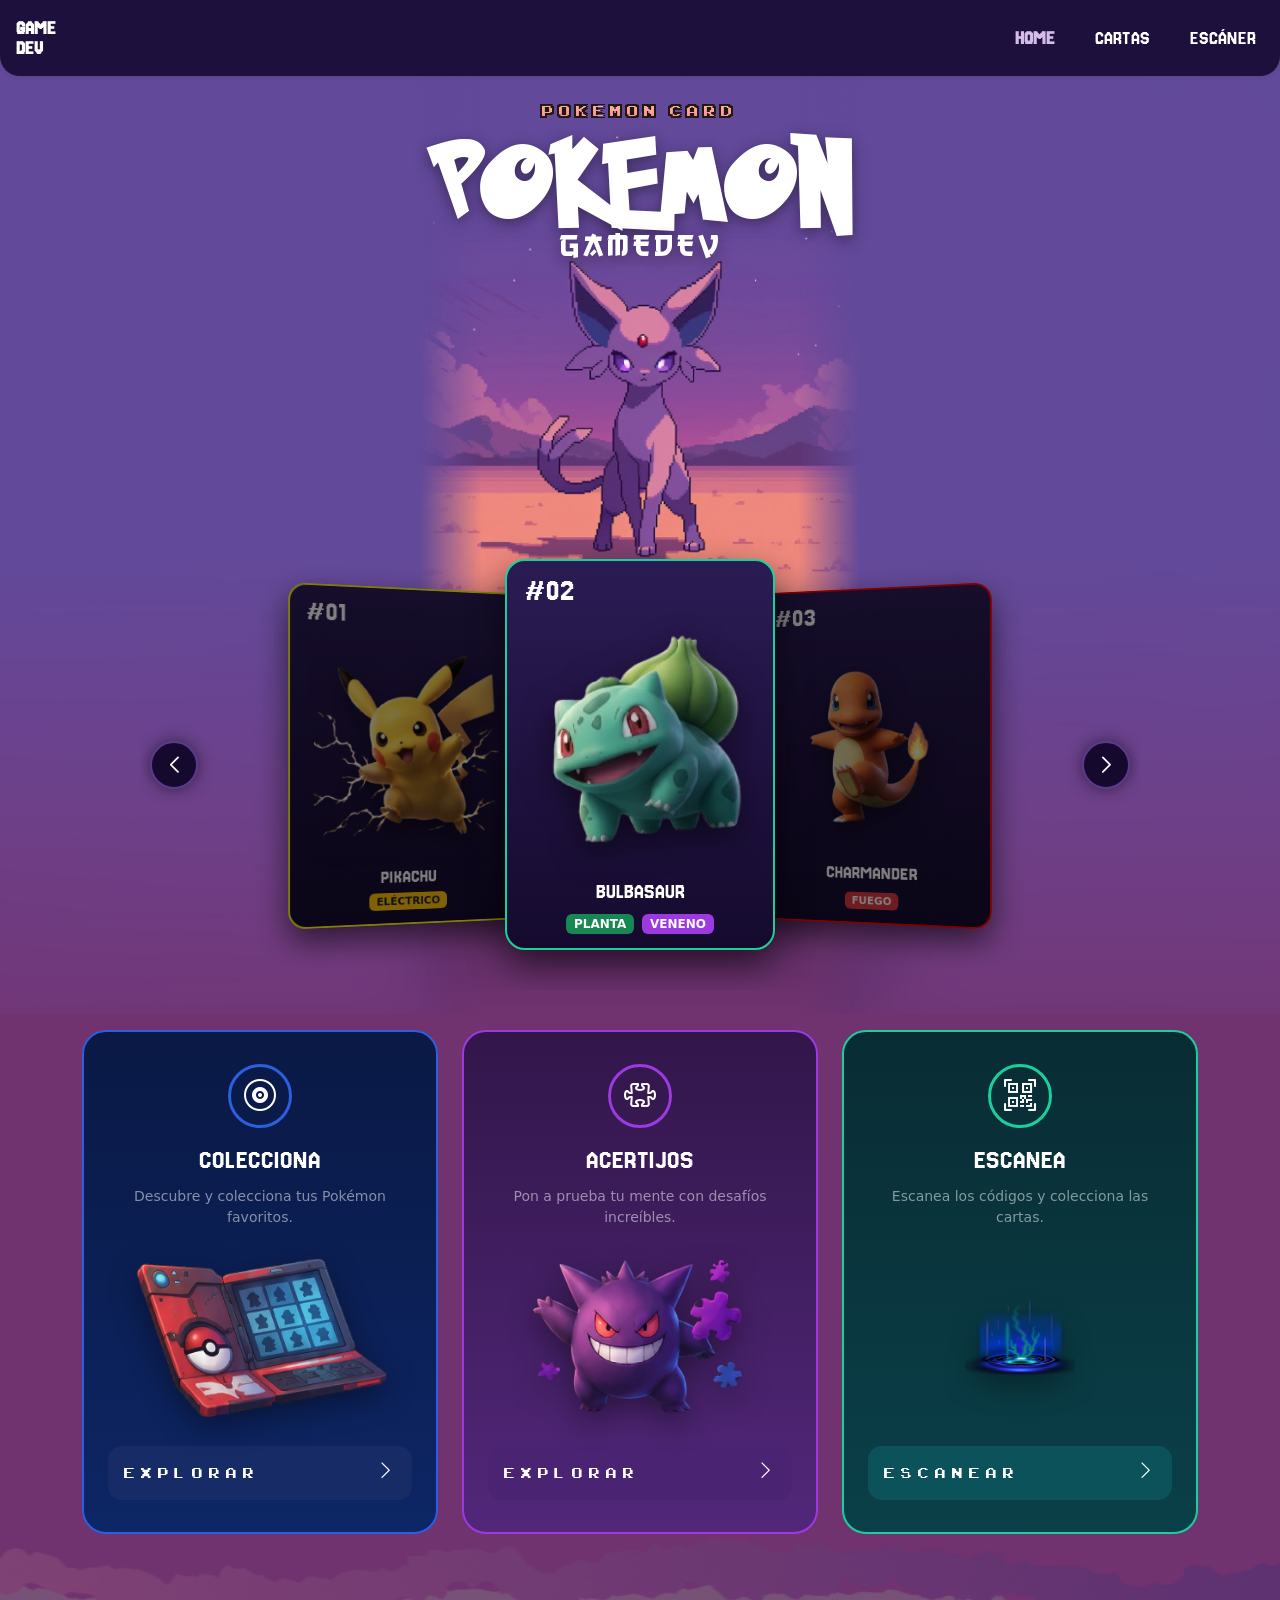
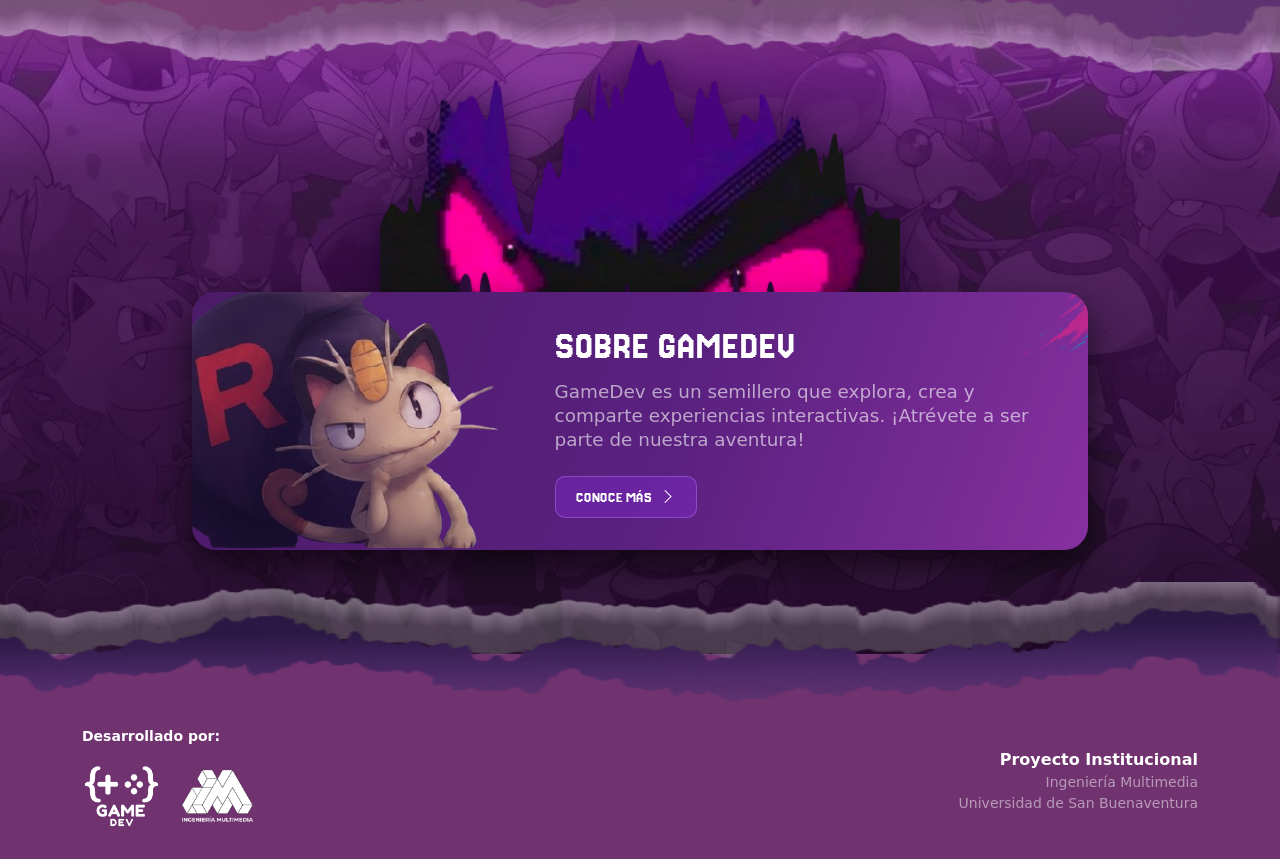
==== index.html @ 82bb2697 "Pokémon GameDev" ====
<!DOCTYPE html>
<html lang="es">

<head>
    <meta charset="UTF-8">
    <meta name="viewport" content="width=device-width, initial-scale=1.0">
    <meta name="description" content="Pokémon GameDev: colecciona cartas, resuelve acertijos y escanea códigos.">
    <title>Pokémon GameDev | Home</title>

    <link href="https://cdn.jsdelivr.net/npm/bootstrap@5.3.3/dist/css/bootstrap.min.css" rel="stylesheet">
    <link rel="stylesheet" href="https://cdn.jsdelivr.net/npm/bootstrap-icons@1.11.3/font/bootstrap-icons.min.css">
    <link rel="stylesheet" href="https://cdn.jsdelivr.net/npm/swiper@11/swiper-bundle.min.css" />
    <link rel="stylesheet" href="css/style.css">
    <link href="https://fonts.googleapis.com/css2?family=Jersey+20&display=swap" rel="stylesheet">
</head>

<body>

    <nav class="navbar navbar-expand-lg navbar-custom fixed-top shadow-sm">
        <div class="container-fluid px-3">
            <a class="navbar-brand navbar-brand-custom font-jersey fw-bold" href="index.html">
                GAME<br>DEV
            </a>

            <button class="navbar-toggler border-0 px-1" type="button" data-bs-toggle="offcanvas"
                data-bs-target="#offcanvasNavbar" aria-controls="offcanvasNavbar" aria-label="Abrir menú">
                <img src="assets/img/master-ball.png" alt="Menú" class="pokeball-icon">
            </button>

            <div class="offcanvas offcanvas-end offcanvas-custom" tabindex="-1" id="offcanvasNavbar"
                aria-labelledby="offcanvasNavbarLabel">
                <div class="offcanvas-header border-bottom border-light border-opacity-25">
                    <h5 class="offcanvas-title font-jersey fs-3" id="offcanvasNavbarLabel">MENÚ</h5>
                    <button type="button" class="btn-close btn-close-white" data-bs-dismiss="offcanvas"
                        aria-label="Cerrar menú"></button>
                </div>
                <div class="offcanvas-body">
                    <ul class="navbar-nav justify-content-end flex-grow-1 pe-3 mt-3 mt-lg-0 pe-lg-0">
                        <li class="nav-item">
                            <a class="nav-link font-jersey active" aria-current="page" href="index.html">Home</a>
                        </li>
                        <li class="nav-item">
                            <a class="nav-link font-jersey" href="cards.html">Cartas</a>
                        </li>
                        <li class="nav-item">
                            <a class="nav-link font-jersey" href="scanner.html">Escáner</a>
                        </li>
                    </ul>
                </div>
            </div>
        </div>
    </nav>

    <main>
        <section class="landing-hero">
            <div class="title-wrapper text-center">
                <p class="font-arcade hero-eyebrow fs-5 mb-0">POKEMON CARD</p>
                <h1 class="font-pokemon text-white display-1 mb-0">POKEMON</h1>
                <h2 class="font-gang text-white fs-2">GAMEDEV</h2>
            </div>

            <div class="hero-carousel">
                <div class="swiper pokemonSwiper">
                    <div class="swiper-wrapper">

                        <div class="swiper-slide card-pikachu">
                            <div class="card-number font-jersey text-white fs-2 lh-1">#01</div>

                            <img src="assets/img/pikachu-carta.png" alt="Pikachu" class="img-fluid pokemon-img">

                            <div class="card-info text-center mt-2">
                                <h3 class="font-jersey text-white text-uppercase mb-1">Pikachu</h3>
                                <div class="d-flex justify-content-center gap-2">
                                    <span class="badge bg-warning text-dark">ELÉCTRICO</span>
                                </div>
                            </div>
                        </div>

                        <div class="swiper-slide card-bulbasaur">
                            <div class="card-number font-jersey text-white fs-2 lh-1">#02</div>

                            <img src="assets/img/bulbasaur.png" alt="Bulbasaur" class="img-fluid pokemon-img">

                            <div class="card-info text-center mt-2">
                                <h3 class="font-jersey text-white text-uppercase">Bulbasaur</h3>
                                <div class="d-flex justify-content-center gap-2">
                                    <span class="badge bg-success">PLANTA</span>
                                    <span class="badge bg-purple">VENENO</span>
                                </div>
                            </div>
                        </div>

                        <div class="swiper-slide card-charmander">
                            <div class="card-number font-jersey text-white fs-2 lh-1">#03</div>

                            <img src="assets/img/charmander.png" alt="Charmander" class="img-fluid pokemon-img">

                            <div class="card-info text-center mt-2">
                                <h3 class="font-jersey text-white text-uppercase">Charmander</h3>
                                <div class="d-flex justify-content-center gap-2">
                                    <span class="badge bg-danger">FUEGO</span>
                                </div>
                            </div>
                        </div>
                    </div>

                    <div class="swiper-button-next custom-nav-btn"></div>
                    <div class="swiper-button-prev custom-nav-btn"></div>
                </div>
            </div>
        </section>

        <section class="features-section">
            <div class="container">
                <div class="row g-3 g-lg-4 justify-content-center">
                    <div class="col-12 col-sm-10 col-md-4">
                        <div class="feature-card card-blue h-100">
                            <div class="icon-ring">
                                <i class="bi bi-vinyl text-white fs-2"></i>
                            </div>
                            <h3 class="font-jersey text-white mt-3 mb-2">COLECCIONA</h3>
                            <p class="text-white-50 small mb-4 px-2">Descubre y colecciona tus Pokémon favoritos.</p>
                            <div class="img-container flex-grow-1 d-flex align-items-center justify-content-center mb-4">
                                <img src="assets/img/pokedex.png" loading="lazy" class="img-fluid" alt="Pokedex">
                            </div>
                            <a href="cards.html" class="btn btn-card font-jersey d-flex justify-content-between align-items-center px-4">
                                <span class="font-arcade">EXPLORAR</span>
                                <i class="bi bi-chevron-right"></i>
                            </a>
                        </div>
                    </div>

                    <div class="col-12 col-sm-10 col-md-4">
                        <div class="feature-card card-purple h-100">
                            <div class="icon-ring">
                                <i class="bi bi-puzzle text-white fs-2"></i>
                            </div>
                            <h3 class="font-jersey text-white mt-3 mb-2">ACERTIJOS</h3>
                            <p class="text-white-50 small mb-4 px-2">Pon a prueba tu mente con desafíos increíbles.</p>
                            <div class="img-container flex-grow-1 d-flex align-items-center justify-content-center mb-4">
                                <img src="assets/img/gengar-puzzles.png" loading="lazy" class="img-fluid" alt="Gengar">
                            </div>
                            <a href="#" class="btn btn-card font-jersey d-flex justify-content-between align-items-center px-4">
                                <span class="font-arcade">EXPLORAR</span>
                                <i class="bi bi-chevron-right"></i>
                            </a>
                        </div>
                    </div>

                    <div class="col-12 col-sm-10 col-md-4">
                        <div class="feature-card card-teal h-100">
                            <div class="icon-ring">
                                <i class="bi bi-qr-code-scan text-white fs-2"></i>
                            </div>
                            <h3 class="font-jersey text-white mt-3 mb-2">ESCANEA</h3>
                            <p class="text-white-50 small mb-4 px-2">Escanea los códigos y colecciona las cartas.</p>
                            <div class="img-container flex-grow-1 d-flex align-items-center justify-content-center mb-4">
                                <img src="assets/img/portal.png" loading="lazy" class="img-fluid" alt="Portal de energía">
                            </div>
                            <a href="scanner.html" class="btn btn-card font-jersey d-flex justify-content-between align-items-center px-4">
                                <span class="font-arcade">ESCANEAR</span>
                                <i class="bi bi-chevron-right"></i>
                            </a>
                        </div>
                    </div>
                </div>
            </div>
        </section>
    </main>

    <div class="content-wrapper">
        <img src="assets/img/ojos-rasgados.png" alt="" class="gengar-eyes-img" aria-hidden="true">

        <section class="container about-container about-gamedev">
            <div class="about-card row g-0">
                <div class="about-media">
                    <img src="assets/img/meowth-rocket.png" loading="lazy" alt="Meowth Equipo Rocket" class="img-fluid about-img">
                </div>
                <div class="about-body text-white">
                    <h2 class="about-title font-jersey">SOBRE GAMEDEV</h2>
                    <p class="about-text text-white-60">
                        GameDev es un semillero que explora, crea y comparte experiencias interactivas. ¡Atrévete a ser
                        parte de nuestra aventura!
                    </p>
                    <a href="#" class="btn btn-purple-outline font-jersey d-inline-flex align-items-center">
                        CONOCE MÁS <i class="bi bi-chevron-right ms-2"></i>
                    </a>
                </div>
            </div>
        </section>
    </div>

    <footer class="game-footer game-footer-tear text-white py-4 mt-auto">
        <div class="container">
            <div class="row align-items-center">
                <div class="col-12 col-md-6 text-center text-md-start mb-3 mb-md-0">
                    <p class="fw-bold mb-2 small">Desarrollado por:</p>
                    <div class="d-flex justify-content-center justify-content-md-start align-items-center gap-3">
                        <img src="assets/img/logo-gamedev.png" loading="lazy" alt="Logo GameDev" class="footer-logo">
                        <img src="assets/img/logo-multimedia.png" loading="lazy" alt="Logo Ingeniería Multimedia" class="footer-logo">
                    </div>
                </div>
                <div class="col-12 col-md-6 text-center text-md-end">
                    <p class="mb-0 fw-bold">Proyecto Institucional</p>
                    <p class="mb-0 small text-white-50">Ingeniería Multimedia<br>Universidad de San Buenaventura</p>
                </div>
            </div>
        </div>
    </footer>

    <script src="https://cdn.jsdelivr.net/npm/swiper@11/swiper-bundle.min.js"></script>
    <script src="https://cdn.jsdelivr.net/npm/bootstrap@5.3.3/dist/js/bootstrap.bundle.min.js"></script>
    <script src="js/main.js"></script>
</body>

</html>
---- css/style.css ----
/* --- Fuentes --- */
@font-face {
  font-family: 'Pokemon Solid';
  src: url('../assets/fonts/pokemon-solid.ttf') format('truetype');
  font-weight: normal;
  font-style: normal;
  font-display: swap;
}

@font-face {
  font-family: 'Gang of Three';
  src: url('../assets/fonts/gang-of-three.ttf') format('truetype');
  font-weight: normal;
  font-style: normal;
  font-display: swap;
}

/* Sin tildes ni signos de apertura: usar solo en textos simples */
@font-face {
  font-family: 'Arcade Classic';
  src: url('../assets/fonts/arcade-classic.ttf') format('truetype');
  font-weight: normal;
  font-style: normal;
  font-display: swap;
}

/* --- Variables --- */
:root {
  --bg-dark: #1E103C;
  --bg-main: #5A3A8A;
  --bg-body: #381f4f;
  --accent-lilac: #D4BBE8;
  --text-white: #ffffff;
  --holo-gradient: linear-gradient(135deg, #00FFB2, #E3FF00, #FF007A, #8F00FF, #00C2FF);

  --swiper-bg-top: #2b1b54;
  --swiper-bg-bottom: #150a2e;
  --type-poison-bg: #9d39e0;
  --border-bulbasaur: #1bcf9c;
  --border-pikachu: #fbff08;
  --border-charmander: #ff0000;

  --card-blue-top: #0a1945;
  --card-blue-bottom: #0d2665;
  --card-blue-border: #2b5fe0;
  --card-blue-btn: #172c67;

  --card-purple-top: #32164a;
  --card-purple-bottom: #52277a;
  --card-purple-border: #9d39e0;
  --card-purple-btn: #4b2373;

  --card-teal-top: #092c34;
  --card-teal-bottom: #0a4049;
  --card-teal-border: #1bcf9c;
  --card-teal-btn: #0c525a;

  --about-bg-start: #4b1b68;
  --about-bg-mid: #5b2180;
  --about-bg-end: #86309f;
  --about-spark: #ff4fa3;
  --about-btn-bg: rgba(138, 43, 226, 0.35);
  --about-btn-border: rgba(190, 130, 255, 0.4);

  --footer-bg: #703370;

  --tear-top: clamp(4.5rem, 24vw, 8.5rem);
  --tear-bottom: clamp(4rem, 20vw, 7.5rem);
  --cave-fade: 80px;
  --footer-border: rgba(255, 255, 255, 0.1);
}

/* --- Tipografía --- */
.font-pokemon {
  font-family: 'Pokemon Solid', sans-serif;
  color: #ffcb05;
  letter-spacing: 5px;
}

.font-gang {
  font-family: 'Gang of Three', sans-serif;
  letter-spacing: 4px;
  margin-top: 10px;
}

.font-arcade {
  font-family: 'Arcade Classic', sans-serif;
  letter-spacing: 6px;
}

.font-jersey {
  font-family: 'Jersey 20', sans-serif;
}

/* --- Base --- */
html {
  scroll-behavior: smooth;
}

body {
  background-color: var(--bg-body);
  margin: 0;
  padding: 0;
  min-height: 100vh;
  min-height: 100svh;
  display: flex;
  flex-direction: column;
  overflow-x: hidden;
}

main {
  flex: 1 0 auto;
}

img {
  max-width: 100%;
}

:root {
  --nav-h: 4.5rem;
}

.text-white-60 {
  color: rgba(255, 255, 255, 0.6);
}

/* --- Fondo con video (página de Cartas) --- */
.page-bg {
  position: fixed;
  inset: 0;
  z-index: -1;
  overflow: hidden;
  background: var(--bg-body) url('../assets/img/loop-mewtwo-poster.jpg') center / cover no-repeat;
}

.page-bg-video {
  width: 100%;
  height: 100%;
  object-fit: cover;
  object-position: center;
}

.page-bg::after {
  content: "";
  position: absolute;
  inset: 0;
  background: linear-gradient(to bottom, rgba(56, 31, 79, 0.5), rgba(56, 31, 79, 0.72));
}

@media (prefers-reduced-motion: reduce) {
  .page-bg-video {
    display: none;
  }
}

/* --- Decoración de la página de Cartas --- */
.cards-section {
  position: relative;
}

.cards-section::before,
.cards-section::after {
  content: "";
  position: absolute;
  z-index: 0;
  background-repeat: no-repeat;
  background-size: 100% 100%;
  pointer-events: none;
}

.cards-section::before {
  top: 1rem;
  left: 0;
  width: clamp(4.5rem, 26vw, 8rem);
  aspect-ratio: 119 / 225;
  background-image: url('../assets/img/cartas-garra-superior.png');
}

.cards-section::after {
  bottom: 1rem;
  left: 0;
  width: clamp(4rem, 24vw, 7rem);
  aspect-ratio: 92 / 172;
  background-image: url('../assets/img/cartas-garra-inferior.png');
}

.cards-section>* {
  position: relative;
  z-index: 1;
}

.about-cards {
  margin-bottom: calc(var(--tear-bottom) + 1rem);
}

/* --- Navbar --- */
.navbar-custom {
  background-color: var(--bg-dark);
  border-bottom-left-radius: 20px;
  border-bottom-right-radius: 20px;
  padding-top: 0.8rem;
  padding-bottom: 0.8rem;
}

.navbar-brand-custom {
  line-height: 1;
  font-size: 1.1rem;
  color: var(--text-white) !important;
  text-decoration: none;
}

.pokeball-icon {
  height: 3rem;
  width: auto;
}

.offcanvas-custom {
  background-color: var(--bg-main) !important;
  color: var(--text-white) !important;
}

.offcanvas-custom .offcanvas-title,
.offcanvas-custom .nav-link {
  color: var(--text-white) !important;
}

.offcanvas-custom .nav-link {
  font-size: 1.5rem;
  text-transform: uppercase;
  margin-bottom: 0.5rem;
  transition: color 0.2s ease;
}

.offcanvas-custom .nav-link:hover,
.offcanvas-custom .nav-link.active {
  color: var(--accent-lilac) !important;
  font-weight: bold;
}

@media (min-width: 992px) {
  .navbar-custom .container-fluid {
    max-width: 1320px;
  }

  .offcanvas-custom .nav-link {
    font-size: 1.25rem;
    margin: 0 0 0 1.5rem;
    padding: 0.25rem 0;
  }

  .navbar-brand-custom {
    font-size: 1.25rem;
  }
}

/* --- Hero y fondos --- */
.landing-hero {
  --hero-img: url('../assets/img/fondo-hero.jpg');
  --hero-fade: linear-gradient(to bottom,
      rgba(112, 51, 112, 0) 0%,
      rgba(112, 51, 112, 0) 55%,
      rgba(112, 51, 112, 0.6) 85%,
      #703370 100%);
  --card-w: clamp(190px, 56vw, 230px);
  --card-h: calc(var(--card-w) * 1.45);
  --hero-feet: calc(min(115vw, 440px) * 1.27);
  position: relative;
  isolation: isolate;
  overflow: hidden;
  min-height: 100vh;
  min-height: max(100svh, calc(var(--hero-feet) + var(--card-h) + 4rem));
  width: 100%;
  padding-top: calc(var(--nav-h) + 1.5rem);
  display: flex;
  flex-direction: column;
  align-items: center;
  background-color: #703370;
}

.landing-hero::before,
.landing-hero::after {
  content: "";
  position: absolute;
  inset: 0;
  z-index: -1;
  background-image: var(--hero-fade), var(--hero-img);
  background-size: cover;
  background-position: center top;
  background-repeat: no-repeat;
}

.landing-hero::before {
  display: none;
  filter: blur(30px);
  transform: scale(1.15);
}

.landing-hero::after {
  width: min(100%, 440px);
  margin-inline: auto;
}

@media (min-width: 441px) {
  .landing-hero::before {
    display: block;
  }

  .landing-hero::after {
    -webkit-mask-image: linear-gradient(to right, transparent 0, #000 14%, #000 86%, transparent 100%);
    mask-image: linear-gradient(to right, transparent 0, #000 14%, #000 86%, transparent 100%);
  }
}

.title-wrapper {
  text-shadow: 0 4px 15px rgba(0, 0, 0, 0.4);
  z-index: 2;
  padding: 0 1rem;
}

.hero-eyebrow {
  background: linear-gradient(to bottom, #feca8c 0%, #fea39b 50%, #ff70b0 100%);
  -webkit-background-clip: text;
  background-clip: text;
  color: transparent;
  text-shadow: none;
  filter: drop-shadow(2px 0 0 #1f1911) drop-shadow(-2px 0 0 #1f1911) drop-shadow(0 2px 0 #1f1911) drop-shadow(0 -2px 0 #1f1911);
}

.title-wrapper h1 {
  font-size: clamp(3rem, 15vw, 5.5rem);
  margin-top: -1rem;
}

.title-wrapper h2 {
  font-size: clamp(1.4rem, 6vw, 2.4rem);
}

.hero-carousel {
  width: 100%;
  max-width: 1000px;
  margin-top: auto;
  padding-bottom: 1.5rem;
  z-index: 2;
}

.features-section {
  position: relative;
  z-index: 2;
  background-color: #703370;
  padding: 1rem 0 4rem;
}

.features-section::after {
  content: "";
  position: absolute;
  left: 0;
  right: 0;
  top: calc(100% - var(--tear-top) * 0.45);
  height: var(--tear-top);
  background: url('../assets/img/borde-roto-cueva.png') center top / 100% 100% no-repeat;
  pointer-events: none;
}

.content-wrapper {
  position: relative;
  overflow: hidden;
  margin-top: -2px;
  display: flex;
  flex-direction: column;
  align-items: center;
  padding: 3rem 0 calc(var(--tear-bottom) + 2rem);
  background-image:
    linear-gradient(to bottom, #703370 0, rgba(41, 3, 41, 0) var(--cave-fade)),
    linear-gradient(to bottom,
      rgba(0, 0, 0, 0.0) 0%,
      rgba(0, 0, 0, 0.5) 25%,
      rgba(0, 0, 0, 0.7) 85%,
      rgba(0, 0, 0, 0.8) 100%),
    url('../assets/img/fondo-patron.png');
  background-position: center;
  background-size: cover;
  background-repeat: repeat-y;
}

.gengar-eyes-img {
  position: relative;
  z-index: 1;
  width: min(100%, 520px);
  height: auto;
  margin-bottom: calc(min(92%, 520px) * -0.62);
  filter: brightness(2.2) saturate(1.5) drop-shadow(0 0 16px rgba(18, 0, 37, 0.521));
  pointer-events: none;
}

/* --- Carrusel --- */
.pokemonSwiper {
  width: 100%;
  padding: 1.5rem 0 2.5rem;
}

.swiper-slide {
  width: var(--card-w);
  height: var(--card-h);
  background: linear-gradient(180deg, var(--swiper-bg-top) 0%, var(--swiper-bg-bottom) 100%);
  border-radius: 20px;
  display: flex;
  flex-direction: column;
  justify-content: space-between;
  padding: 0.9rem 1.1rem;
  transition: filter 0.4s ease;
  box-shadow: 0 15px 35px rgba(0, 0, 0, 0.6);
}

.swiper-slide:not(.swiper-slide-active) {
  filter: brightness(0.5);
}

.card-bulbasaur {
  border: 2px solid var(--border-bulbasaur);
}

.card-pikachu {
  border: 2px solid var(--border-pikachu);
}

.card-charmander {
  border: 2px solid var(--border-charmander);
}

.pokemon-img {
  flex: 1 1 0;
  min-height: 0;
  width: 100%;
  height: auto;
  object-fit: contain;
  margin: 0.4rem auto;
  filter: drop-shadow(0 10px 15px rgba(0, 0, 0, 0.5));
}

.card-info h3 {
  font-size: 1.4rem;
}

.bg-purple {
  background-color: var(--type-poison-bg) !important;
}

.custom-nav-btn {
  color: var(--text-white) !important;
  background: var(--swiper-bg-bottom);
  width: 40px !important;
  height: 40px !important;
  border-radius: 50%;
  border: 2px solid var(--bg-main);
  box-shadow: 0 0 15px rgba(0, 0, 0, 0.5);
}

.custom-nav-btn::after {
  font-size: 1rem !important;
  font-weight: bold;
}

@media (min-width: 768px) {
  .landing-hero {
    --card-w: 250px;
  }

  .custom-nav-btn {
    width: 48px !important;
    height: 48px !important;
  }
}

@media (min-width: 1200px) {
  .landing-hero {
    --card-w: 270px;
  }
}

/* --- Tarjetas de funciones --- */
.feature-card {
  border-radius: 24px;
  padding: 1.75rem 1.25rem;
  display: flex;
  flex-direction: column;
  align-items: center;
  text-align: center;
  border: 2px solid transparent;
  transition: transform 0.3s ease, box-shadow 0.3s ease;
}

.feature-card:hover {
  transform: translateY(-8px);
  box-shadow: 0 10px 25px rgba(0, 0, 0, 0.3);
}

.icon-ring {
  width: 64px;
  height: 64px;
  border-radius: 50%;
  display: flex;
  align-items: center;
  justify-content: center;
  border: 3px solid;
}

.btn-card {
  width: 100%;
  border-radius: 14px;
  color: var(--text-white) !important;
  border: none;
  padding-top: 0.8rem;
  padding-bottom: 0.8rem;
  font-size: 1.2rem;
  letter-spacing: 1px;
  align-items: center;
  justify-content: center;
}

.card-blue {
  background: linear-gradient(180deg, var(--card-blue-top) 0%, var(--card-blue-bottom) 100%);
  border-color: var(--card-blue-border);
}

.card-blue .icon-ring {
  border-color: var(--card-blue-border);
}

.card-blue .btn-card {
  background-color: var(--card-blue-btn);
}

.card-blue .btn-card:hover {
  background-color: var(--card-blue-border);
}

.card-purple {
  background: linear-gradient(180deg, var(--card-purple-top) 0%, var(--card-purple-bottom) 100%);
  border-color: var(--card-purple-border);
}

.card-purple .icon-ring {
  border-color: var(--card-purple-border);
}

.card-purple .btn-card {
  background-color: var(--card-purple-btn);
}

.card-purple .btn-card:hover {
  background-color: var(--card-purple-border);
}

.card-teal {
  background: linear-gradient(180deg, var(--card-teal-top) 0%, var(--card-teal-bottom) 100%);
  border-color: var(--card-teal-border);
}

.card-teal .icon-ring {
  border-color: var(--card-teal-border);
}

.card-teal .btn-card {
  background-color: var(--card-teal-btn);
}

.card-teal .btn-card:hover {
  background-color: var(--card-teal-border);
}

.img-container img {
  width: auto;
  max-height: clamp(120px, 38vw, 170px);
  object-fit: contain;
  filter: drop-shadow(0 10px 15px rgba(0, 0, 0, 0.4));
}

@media (min-width: 768px) {
  .feature-card {
    padding: 1.5rem 1rem;
  }

  .btn-card {
    font-size: 1rem;
    padding-left: 1rem !important;
    padding-right: 1rem !important;
  }
}

@media (min-width: 992px) {
  .feature-card {
    padding: 2rem 1.5rem;
  }

  .btn-card {
    font-size: 1.2rem;
  }
}

/* --- Tarjeta "Sobre GameDev" --- */
.about-container {
  position: relative;
  z-index: 3;
  max-width: 920px;
}

.about-card {
  position: relative;
  min-height: 7.5rem;
  background: linear-gradient(110deg, var(--about-bg-start) 0%, var(--about-bg-mid) 55%, var(--about-bg-end) 100%);
  border-radius: 24px;
  overflow: hidden;
  box-shadow: 0 15px 35px rgba(0, 0, 0, 0.6);
}

.about-card::after {
  content: "";
  position: absolute;
  top: 0;
  right: 0;
  width: clamp(2.75rem, 12vw, 4rem);
  aspect-ratio: 1;
  background: url('../assets/img/tarjeta-destello-esquina.png') top right / 100% 100% no-repeat;
  pointer-events: none;
}

.about-media {
  position: relative;
  flex: 0 0 46%;
  max-width: 46%;
  padding: 0;
}

.about-media::before {
  content: "";
  display: block;
  padding-top: 74%;
}

.about-img {
  position: absolute;
  inset: 0;
  width: 100%;
  height: 100%;
  max-width: none;
  object-fit: cover;
  object-position: 30% bottom;
}

.about-cards .about-media {
  display: flex;
  align-items: flex-end;
  justify-content: center;
  padding: 0.75rem 0.25rem 0 0.75rem;
}

.about-cards .about-media::before {
  display: none;
}

.about-cards .about-img {
  position: static;
  width: auto;
  height: auto;
  max-width: 100%;
  max-height: 190px;
  object-fit: contain;
  filter: drop-shadow(0 8px 12px rgba(0, 0, 0, 0.4));
}

.about-body {
  position: relative;
  z-index: 1;
  flex: 1 1 0;
  min-width: 0;
  display: flex;
  flex-direction: column;
  justify-content: center;
  padding: 0.6rem 0.9rem 0.6rem 0.55rem;
}

.about-title {
  font-size: clamp(1rem, 4.8vw, 1.4rem);
  line-height: 1.1;
  margin-bottom: 0.3rem;
  padding-right: 1.5rem;
}

.about-text {
  font-size: 0.66rem;
  line-height: 1.3;
  margin-bottom: 0.5rem;
}

.btn-purple-outline {
  align-self: flex-start;
  background-color: var(--about-btn-bg);
  border: 1px solid var(--about-btn-border);
  color: var(--text-white);
  border-radius: 10px;
  transition: all 0.3s ease;
}

.btn-purple-outline:hover {
  background-color: var(--card-purple-border);
  color: var(--text-white);
  transform: translateY(-2px);
}

.about-card .btn-purple-outline {
  font-size: 0.68rem;
  padding: 0.25rem 0.65rem;
}

@media (min-width: 576px) {
  .about-media {
    flex-basis: 41.6667%;
    max-width: 41.6667%;
  }

  .about-card {
    min-height: 10rem;
  }

  .about-title {
    font-size: 1.75rem;
  }

  .about-text {
    font-size: 0.9rem;
  }

  .about-card .btn-purple-outline {
    font-size: 1rem;
    padding: 0.5rem 1.25rem;
  }
}

@media (min-width: 768px) {
  .about-card {
    min-height: 12rem;
  }

  .about-cards .about-media {
    padding: 1.5rem 1rem 0 1.5rem;
  }

  .about-cards .about-img {
    max-height: 280px;
  }

  .about-body {
    padding: 2rem 2.5rem;
  }

  .about-title {
    font-size: 2.5rem;
    margin-bottom: 0.75rem;
    padding-right: 0;
  }

  .about-text {
    font-size: 1rem;
    margin-bottom: 1.5rem;
  }
}

/* --- Tarjeta "¿Sabes cómo obtener cartas?" --- */
.about-cards .about-media {
  flex: 0 0 34%;
  max-width: 34%;
  justify-content: flex-start;
  padding: 0.75rem 0 0 0;
}

.about-cards .about-img {
  flex-shrink: 0;
  max-width: none;
  max-height: none;
  height: 11.5rem;
  margin-left: -3.3rem;
}

.about-cards .about-title {
  font-size: clamp(1.15rem, 5.6vw, 1.6rem);
}

.about-cards .about-text {
  font-size: 0.8rem;
}

.about-cards .btn-purple-outline {
  font-size: 0.78rem;
}

@media (min-width: 576px) {
  .about-cards .about-media {
    flex-basis: 36%;
    max-width: 36%;
  }

  .about-cards .about-img {
    height: 14rem;
    margin-left: -3rem;
  }

  .about-cards .about-title {
    font-size: 2rem;
  }

  .about-cards .about-text {
    font-size: 1rem;
  }

  .about-cards .btn-purple-outline {
    font-size: 1rem;
  }
}

@media (min-width: 768px) {
  .about-cards .about-media {
    padding: 1.5rem 0 0 0;
  }

  .about-cards .about-img {
    height: 17rem;
    margin-left: -3.5rem;
  }

  .about-cards .about-title {
    font-size: 2.5rem;
  }

  .about-cards .about-text {
    font-size: 1.15rem;
  }
}

/* --- Tarjeta "Sobre GameDev" (ajustes) --- */
.about-gamedev .about-media {
  flex: 0 0 34%;
  max-width: 34%;
}

.about-gamedev .about-img {
  object-position: 80% bottom;
}

.about-gamedev .about-title {
  font-size: clamp(1.15rem, 5.6vw, 1.6rem);
}

.about-gamedev .about-text {
  font-size: 0.8rem;
}

.about-gamedev .btn-purple-outline {
  font-size: 0.78rem;
}

@media (min-width: 576px) {
  .about-gamedev .about-media {
    flex-basis: 36%;
    max-width: 36%;
  }

  .about-gamedev .about-title {
    font-size: 2rem;
  }

  .about-gamedev .about-text {
    font-size: 1rem;
  }

  .about-gamedev .btn-purple-outline {
    font-size: 1rem;
  }
}

@media (min-width: 768px) {
  .about-gamedev .about-title {
    font-size: 2.5rem;
  }

  .about-gamedev .about-text {
    font-size: 1.15rem;
  }
}

/* --- Temporizador --- */
.timer-section {
  margin-top: calc(var(--nav-h) + 1.5rem);
  padding-bottom: 2.5rem;
}

.timer-banner {
  position: relative;
  max-width: 640px;
  margin: 0 auto;
  background: linear-gradient(135deg, #4A1A75 0%, #1a0b2e 100%);
  border-radius: 20px;
  box-shadow: 0 10px 25px rgba(0, 0, 0, 0.5);
  min-height: 150px;
}

.timer-title {
  font-size: 0.95rem;
  line-height: 1.2;
}

.timer-text {
  font-size: 0.9rem;
}

.timer-deco {
  position: absolute;
  inset: 0;
  z-index: 0;
  border-radius: inherit;
  overflow: hidden;
  pointer-events: none;
}

.timer-deco::before,
.timer-deco::after {
  content: "";
  position: absolute;
  right: 0;
  bottom: 0;
  background-repeat: no-repeat;
  background-position: right bottom;
  background-size: 100% 100%;
}

.timer-deco::before {
  top: 0;
  aspect-ratio: 108 / 186;
  background-image: url('../assets/img/temporizador-garra-magenta.png');
}

.timer-deco::after {
  width: 7rem;
  aspect-ratio: 118 / 65;
  background-image: url('../assets/img/temporizador-garra-azul.png');
}

.timer-banner .row {
  position: relative;
  z-index: 1;
}

.timer-media {
  align-self: stretch;
}

.pikachu-out-bound {
  position: absolute;
  bottom: -15px;
  left: -12px;
  width: 125%;
  max-width: 165px;
  height: auto;
  z-index: 2;
  filter: drop-shadow(5px 5px 10px rgba(0, 0, 0, 0.4));
}

.timer-pill {
  background-color: var(--accent-lilac);
  color: var(--bg-dark);
  font-size: clamp(1.1rem, 5.5vw, 1.8rem);
  text-align: center;
  white-space: nowrap;
  border-radius: 50px;
  padding: 2px 0.5rem;
  line-height: 1.2;
  box-shadow: inset 0 -3px 0 rgba(0, 0, 0, 0.1);
}

@media (min-width: 576px) {
  .timer-title {
    font-size: 1.15rem;
  }

  .timer-pill {
    font-size: 1.8rem;
  }
}

/* --- Cartas holográficas --- */
.holo-border {
  background: var(--holo-gradient);
  padding: 3px;
  border-radius: 10px;
  box-shadow: 0 8px 20px rgba(0, 0, 0, 0.5);
  width: 100%;
  max-width: 190px;
  aspect-ratio: 744 / 1040;
  position: relative;
  overflow: hidden;
  display: block;
  margin: 0 auto;
}

/* Los PNG traen margen transparente: se recorta ampliando la imagen */
.tcg-card {
  --box-w: calc(100% - 6px);
  --box-h: calc(100% - 6px);
  position: absolute;
  max-width: none;
  width: calc(var(--box-w) * 1.134);
  height: calc(var(--box-h) * 1.095);
  left: calc(3px - var(--box-w) * 0.067);
  top: calc(3px - var(--box-h) * 0.021);
}

/* Bloqueadas por defecto; la clase .unlocked devuelve el color */
.tcg-card {
  filter: grayscale(1);
  transition: filter 0.6s ease;
}

.tcg-card.unlocked {
  filter: none;
}

.name-pill {
  background-color: var(--accent-lilac);
  color: var(--bg-dark);
  padding: 4px 1.25rem;
  border-radius: 20px;
  font-size: 0.95rem;
  letter-spacing: 1px;
  max-width: 100%;
  white-space: nowrap;
  overflow: hidden;
  text-overflow: ellipsis;
}

.holo-circle {
  background: var(--holo-gradient);
  padding: 3px;
  border-radius: 50%;
  display: inline-flex;
}

.btn-question {
  background-color: white;
  color: #FFB800;
  width: 28px;
  height: 28px;
  border-radius: 50%;
  border: none;
  font-weight: bold;
  display: flex;
  align-items: center;
  justify-content: center;
  font-size: 1.2rem;
  padding: 0;
}

@media (min-width: 992px) {
  .holo-border {
    max-width: 210px;
  }

  .name-pill {
    font-size: 1.05rem;
  }
}

/* --- Escáner --- */
.scanner-section {
  min-height: calc(100svh - 12rem);
  padding: calc(var(--nav-h) + 1.5rem) 1rem 3rem;
  display: flex;
  flex-direction: column;
  align-items: center;
  justify-content: center;
  text-align: center;
}

.scanner-section h1 {
  font-size: clamp(1.8rem, 8vw, 3rem);
  line-height: 1.1;
  margin-bottom: 0.9rem !important;
}

.scanner-holo-border {
  background: var(--holo-gradient);
  padding: 6px;
  border-radius: 12px;
  width: min(100%, 320px, calc((100svh - 21rem) * 0.75));
  min-width: 200px;
  aspect-ratio: 3 / 4;
  box-shadow: 0 15px 35px rgba(0, 0, 0, 0.4);
}

.scanner-camera-area {
  background-color: #ffffff;
  width: 100%;
  height: 100%;
  border-radius: 8px;
  display: flex;
  align-items: center;
  justify-content: center;
}

.scanner-text {
  font-size: 0.8rem;
}

.scanner-placeholder {
  font-size: 0.7rem;
}

.btn-scan {
  background-color: var(--accent-lilac);
  color: var(--bg-dark);
  padding: 10px 40px;
  border-radius: 50px;
  font-size: 1.2rem;
  border: none;
  letter-spacing: 1px;
  transition: transform 0.2s ease, box-shadow 0.2s ease;
}

.btn-scan:hover {
  transform: scale(1.05);
  box-shadow: 0 5px 15px rgba(210, 180, 250, 0.4);
  color: var(--bg-dark);
}

@media (min-width: 992px) {
  .scanner-holo-border {
    width: min(100%, 380px, calc((100svh - 19rem) * 0.75));
  }

  .scanner-text {
    font-size: 1rem;
  }
}

/* --- Footer --- */
.game-footer {
  position: relative;
  background-color: var(--footer-bg);
  border-top: 2px solid var(--footer-border);
}

.game-footer-tear {
  border-top: 0;
}

.game-footer-tear::before {
  content: "";
  position: absolute;
  left: 0;
  right: 0;
  bottom: 100%;
  height: var(--tear-bottom);
  background:
    url('../assets/img/borde-roto-footer.png') center bottom / 100% 100% no-repeat,
    linear-gradient(to bottom, transparent 60%, var(--footer-bg) 60%);
  pointer-events: none;
}

.footer-logo {
  height: clamp(3.5rem, 16vw, 5rem);
  width: auto;
  object-fit: contain;
}
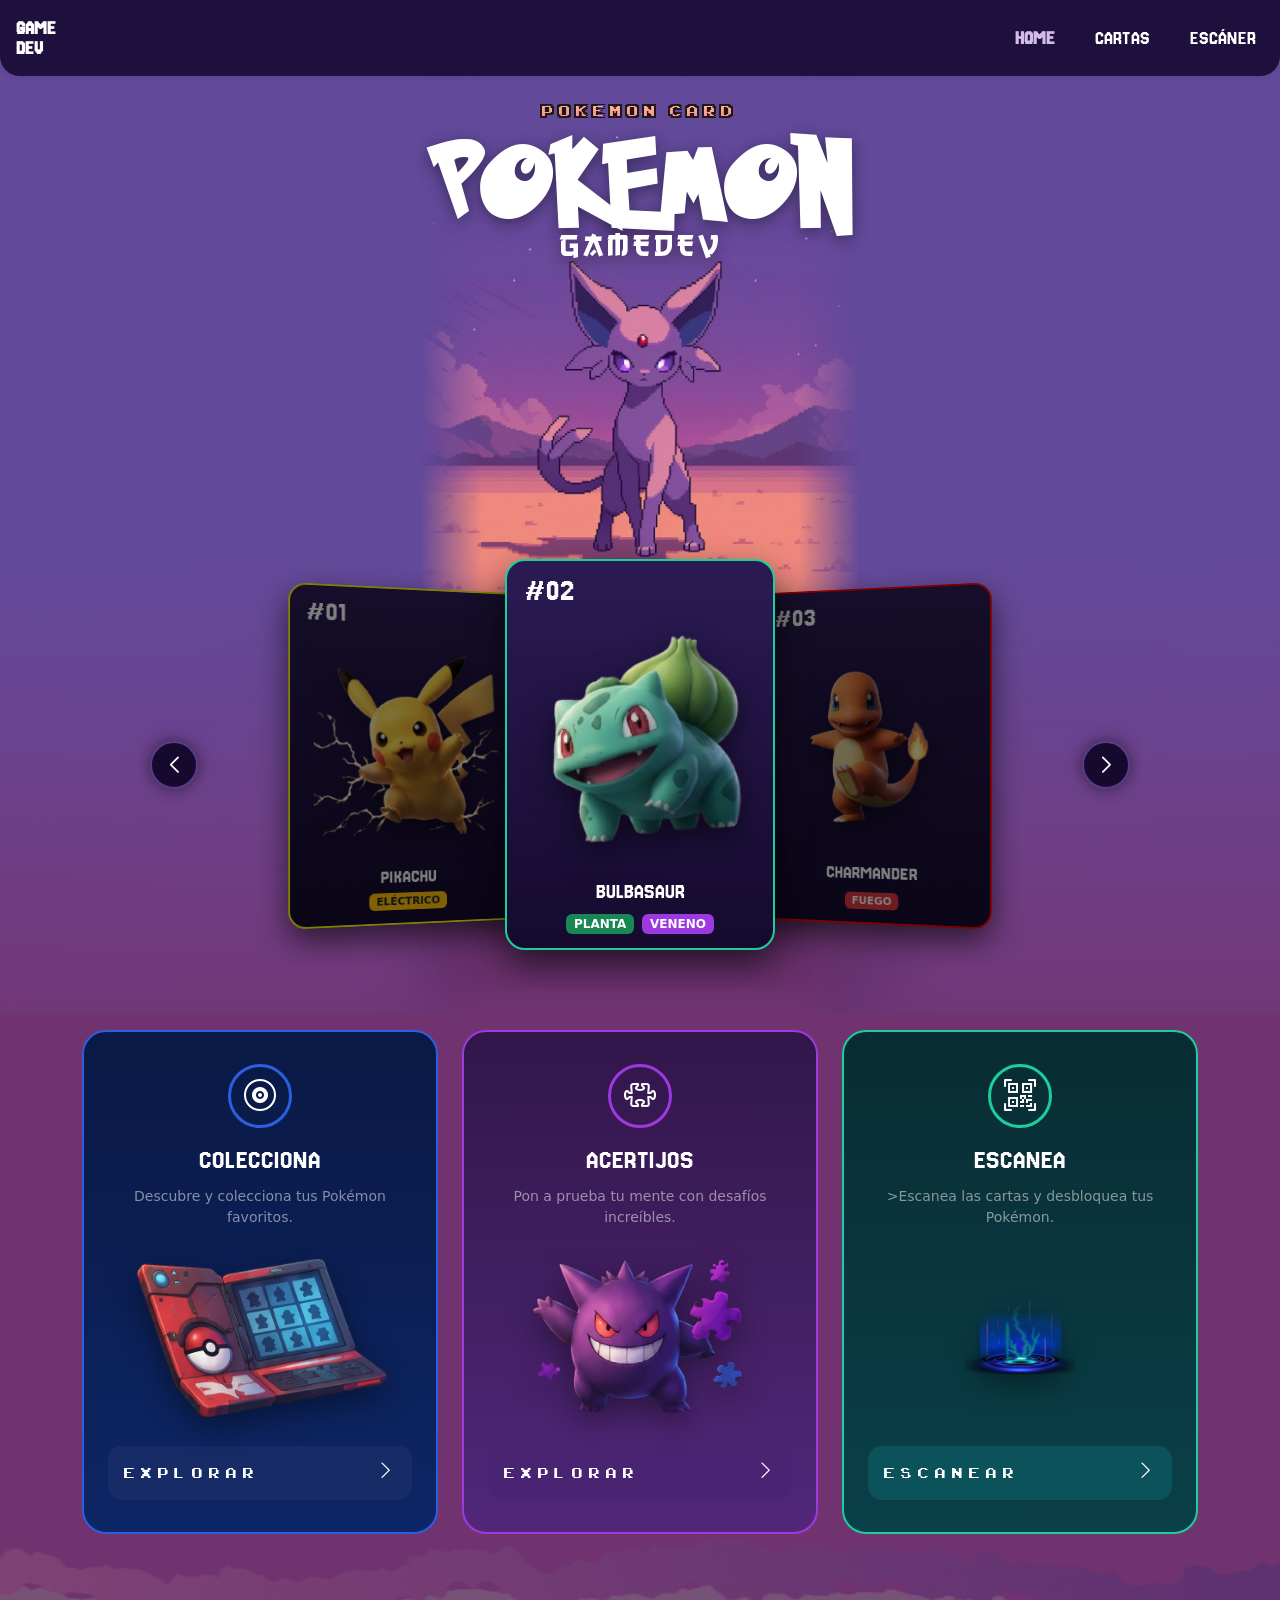
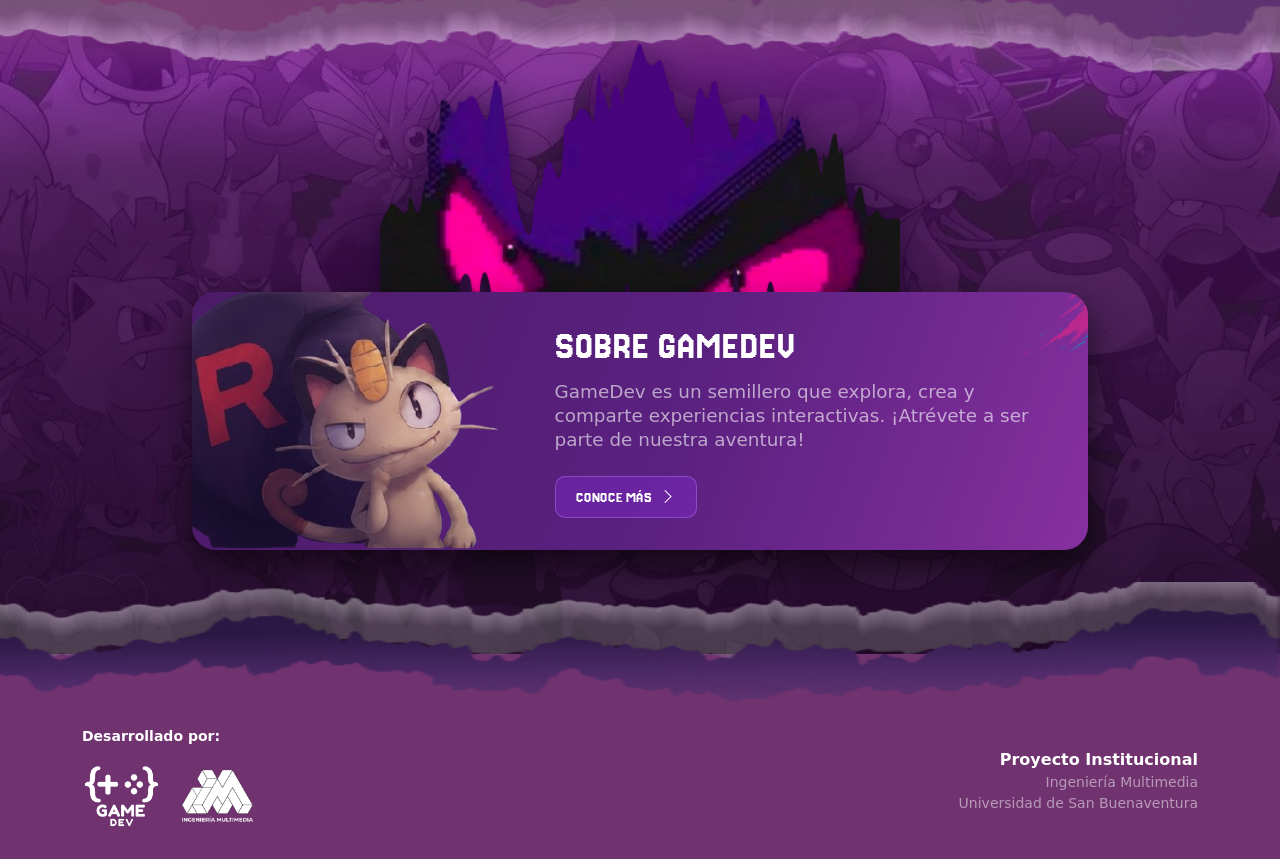
==== commit bbc4c770: "integración experiencia AR en el escáner" ====
--- a/index.html
+++ b/index.html
@@ -4,7 +4,7 @@
 <head>
     <meta charset="UTF-8">
     <meta name="viewport" content="width=device-width, initial-scale=1.0">
-    <meta name="description" content="Pokémon GameDev: colecciona cartas, resuelve acertijos y escanea códigos.">
+    <meta name="description" content="Pokémon GameDev: colecciona cartas, resuelve acertijos y escanea cartas.">
     <title>Pokémon GameDev | Home</title>
 
     <link href="https://cdn.jsdelivr.net/npm/bootstrap@5.3.3/dist/css/bootstrap.min.css" rel="stylesheet">
@@ -153,7 +153,7 @@
                                 <i class="bi bi-qr-code-scan text-white fs-2"></i>
                             </div>
                             <h3 class="font-jersey text-white mt-3 mb-2">ESCANEA</h3>
-                            <p class="text-white-50 small mb-4 px-2">Escanea los códigos y colecciona las cartas.</p>
+                            <p class="text-white-50 small mb-4 px-2">>Escanea las cartas y desbloquea tus Pokémon.</p>
                             <div class="img-container flex-grow-1 d-flex align-items-center justify-content-center mb-4">
                                 <img src="assets/img/portal.png" loading="lazy" class="img-fluid" alt="Portal de energía">
                             </div>
--- a/css/style.css
+++ b/css/style.css
@@ -1023,6 +1023,12 @@
   filter: none;
 }
 
+@media (prefers-reduced-motion: reduce) {
+  .tcg-card {
+    transition: none;
+  }
+}
+
 .name-pill {
   background-color: var(--accent-lilac);
   color: var(--bg-dark);
@@ -1096,21 +1102,23 @@
 }
 
 .scanner-camera-area {
-  background-color: #ffffff;
+  background-color: var(--bg-dark);
   width: 100%;
   height: 100%;
   border-radius: 8px;
-  display: flex;
-  align-items: center;
-  justify-content: center;
+  overflow: hidden;
+}
+
+/* Vista previa del escáner (boceto) */
+.scanner-preview {
+  display: block;
+  width: 100%;
+  height: 100%;
+  object-fit: cover;
 }
 
 .scanner-text {
   font-size: 0.8rem;
-}
-
-.scanner-placeholder {
-  font-size: 0.7rem;
 }
 
 .btn-scan {
